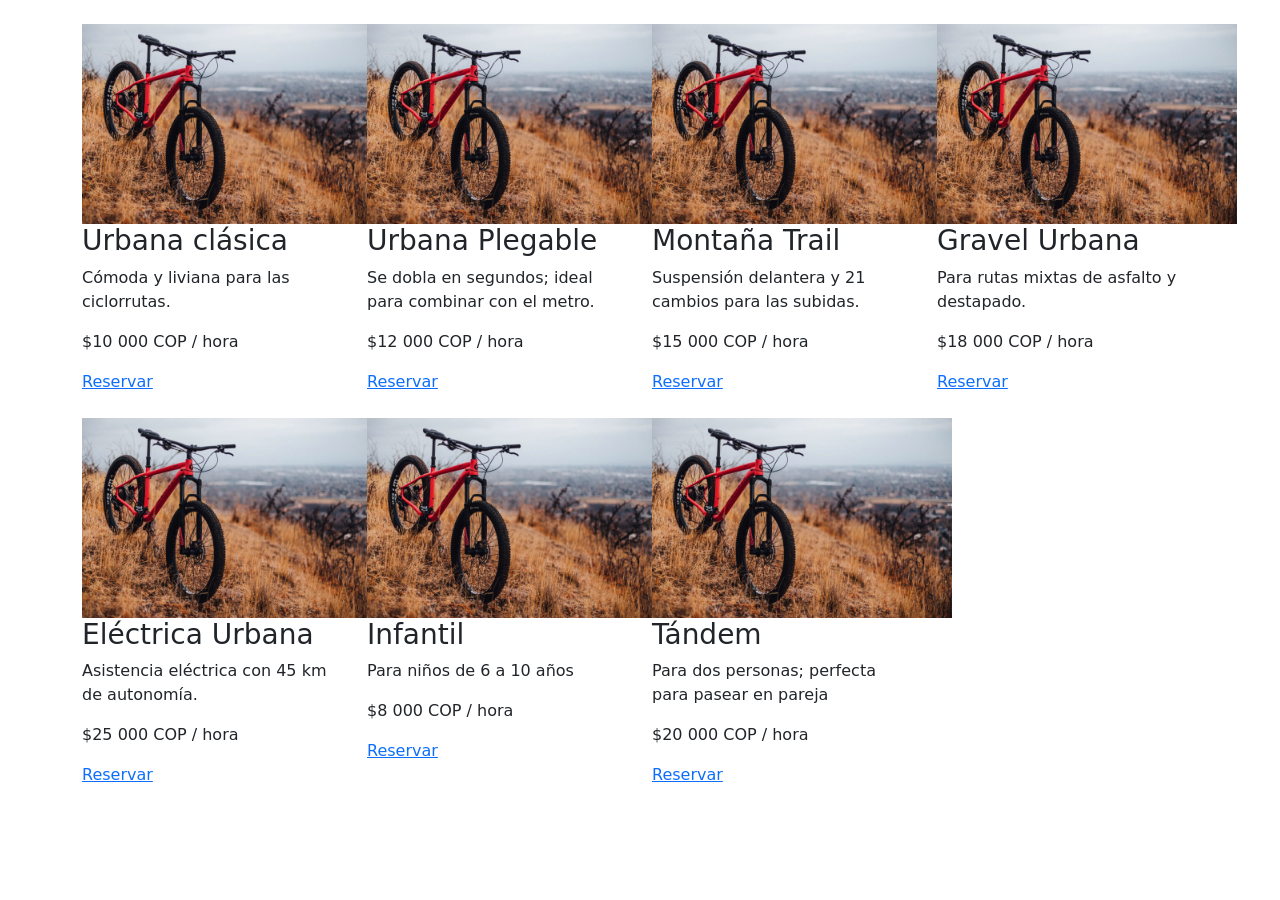
==== bootstrap/catalogo-bootstrap.html @ 57240926 "Semana 2-Dia 2-Minireto 4" ====
<!DOCTYPE html>
<html lang="es">
<head>
    <meta charset="UTF-8">
    <meta name="viewport" content="width=device-width, initial-scale=1.0">
    <title>Prueba Flota - Bootstrap 5</title>

    <!-- 1. Estilos de Bootstrap 5.3 desde CDN (Servidor oficial de internet) -->
    <link href="https://cdn.jsdelivr.net/npm/bootstrap@5.3.3/dist/css/bootstrap.min.css" rel="stylesheet" integrity="sha384-QWTKZyjpPEjISv5WaRU9OFeRpok6YctnYmDr5pNlyT2bRjXh0JMhjY6hW+ALEwIH" crossorigin="anonymous">
</head>
<body>

    <main class="py-4">
        <div class="container">

        <div class="row g-4">

            <!--Modelo 1-->
            <div class="col-12 col-sm-6 col-lg-4 col-xl-3">
                    <img src="../img/bici-tradicional.avif" alt="Bicicleta urbana clásica" width="300" height="200">
                    <h3>Urbana clásica</h3>
                    <p>Cómoda y liviana para las ciclorrutas.</p>
                    <p class="precio">$10 000 COP / hora</p>
                    <a href="paginas/reservas.html" class="btn-cta">Reservar</a>
            </div>

            <!--Modelo 2-->
            <div class="col-12 col-sm-6 col-lg-4 col-xl-3">
                    <img src="../img/bici-tradicional.avif" alt="Bicicleta urbana clásica" width="300" height="200">
                    <h3>Urbana Plegable</h3>
                    <p>Se dobla en segundos; ideal para combinar con el metro.</p>
                    <p class="precio">$12 000 COP / hora</p>
                    <a href="paginas/reservas.html" class="btn-cta">Reservar</a>
            </div>

            <!--Modelo 3-->
            <div class="col-12 col-sm-6 col-lg-4 col-xl-3">
                    <img src="../img/bici-tradicional.avif" alt="Bicicleta urbana clásica" width="300" height="200">
                    <h3>Montaña Trail</h3>
                    <p>Suspensión delantera y 21 cambios para las subidas.</p> 
                    <p class="precio">$15 000 COP / hora</p>
                    <a href="paginas/reservas.html" class="btn-cta">Reservar</a>
            </div>

            <!--Modelo 4-->
            <div class="col-12 col-sm-6 col-lg-4 col-xl-3">
                    <img src="../img/bici-tradicional.avif" alt="Bicicleta urbana clásica" width="300" height="200">
                    <h3>Gravel Urbana</h3>
                    <p>Para rutas mixtas de asfalto y destapado.</p>
                    <p class="precio">$18 000 COP / hora</p>
                    <a href="paginas/reservas.html" class="btn-cta">Reservar</a>
            </div>

            <!--Modelo 5-->
            <div class="col-12 col-sm-6 col-lg-4 col-xl-3">
                    <img src="../img/bici-tradicional.avif" alt="Bicicleta urbana clásica" width="300" height="200">
                    <h3>Eléctrica Urbana</h3>
                    <p>Asistencia eléctrica con 45 km de autonomía.</p>
                    <p class="precio">$25 000 COP / hora</p>
                    <a href="paginas/reservas.html" class="btn-cta">Reservar</a>
            </div>

            <!--Modelo 6-->
            <div class="col-12 col-sm-6 col-lg-4 col-xl-3">
                    <img src="../img/bici-tradicional.avif" alt="Bicicleta urbana clásica" width="300" height="200">
                    <h3>Infantil</h3>
                    <p>Para niños de 6 a 10 años</p>
                    <p class="precio">$8 000 COP / hora</p>
                    <a href="paginas/reservas.html" class="btn-cta">Reservar</a>
            </div>

            <!--Modelo 7-->
            <div class="col-12 col-sm-6 col-lg-4 col-xl-3">
                    <img src="../img/bici-tradicional.avif" alt="Bicicleta urbana clásica" width="300" height="200">
                    <h3>Tándem</h3>
                    <p>Para dos personas; perfecta para pasear en pareja</p>
                    <p class="precio">$20 000 COP / hora</p>
                    <a href="paginas/reservas.html" class="btn-cta">Reservar</a>
            </div>
        </div>
        </div>
    </main>

    <!-- 2. Scripts/JavaScript de Bootstrap (Necesario para componentes interactivos) -->
    <script src="https://cdn.jsdelivr.net/npm/bootstrap@5.3.3/dist/js/bootstrap.bundle.min.js" integrity="sha384-YvpcrYf0tY3lHB60NNkmXc5s9fDVZLESaAA55NDzOxhy9GkcIdslK1eN7N6jIeHz" crossorigin="anonymous"></script>
</body>
</html>
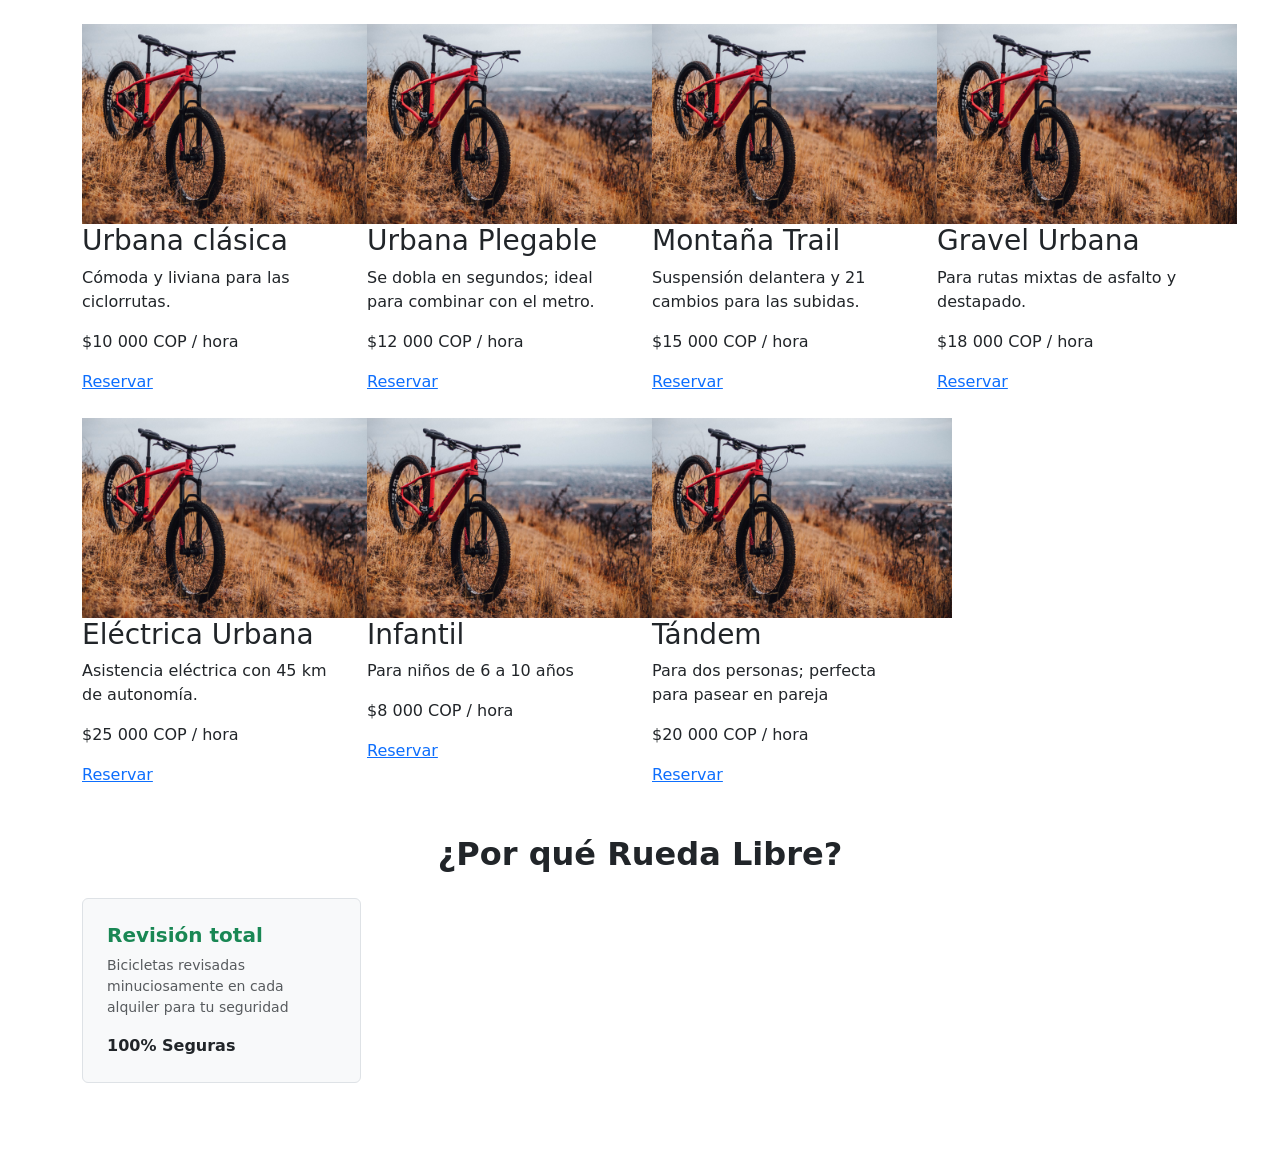
==== commit 7c115189: "Semana 2-Dia 2- Minireto 5" ====
--- a/bootstrap/catalogo-bootstrap.html
+++ b/bootstrap/catalogo-bootstrap.html
@@ -79,6 +79,26 @@
             </div>
         </div>
         </div>
+
+    <!--SECCION: Por que rueda libre?-->
+        <section class="container my-5">
+            <h2 class="text-center fw-bold mb-5 text-dark">¿Por qué Rueda Libre?</h2>
+        <div class="row g-4"></div>
+
+            <!-- Beneficio 1 -->   
+            <div class="col-12 col-sm-6 col-lg-3">
+                <div class="p-4 border rounded bg-light h-100">
+                    <h3 class="fs-5 fw-bold text-success mb-2">Revisión total</h3>
+                    <p class="text-muted small mb-3">Bicicletas revisadas minuciosamente en cada alquiler para tu seguridad</p>
+                    <span class="fw-bold text-dark">100% Seguras</span>
+                    </div>
+                </div>
+            
+            </div>
+        
+        </div>
+
+        </section>
     </main>
 
     <!-- 2. Scripts/JavaScript de Bootstrap (Necesario para componentes interactivos) -->
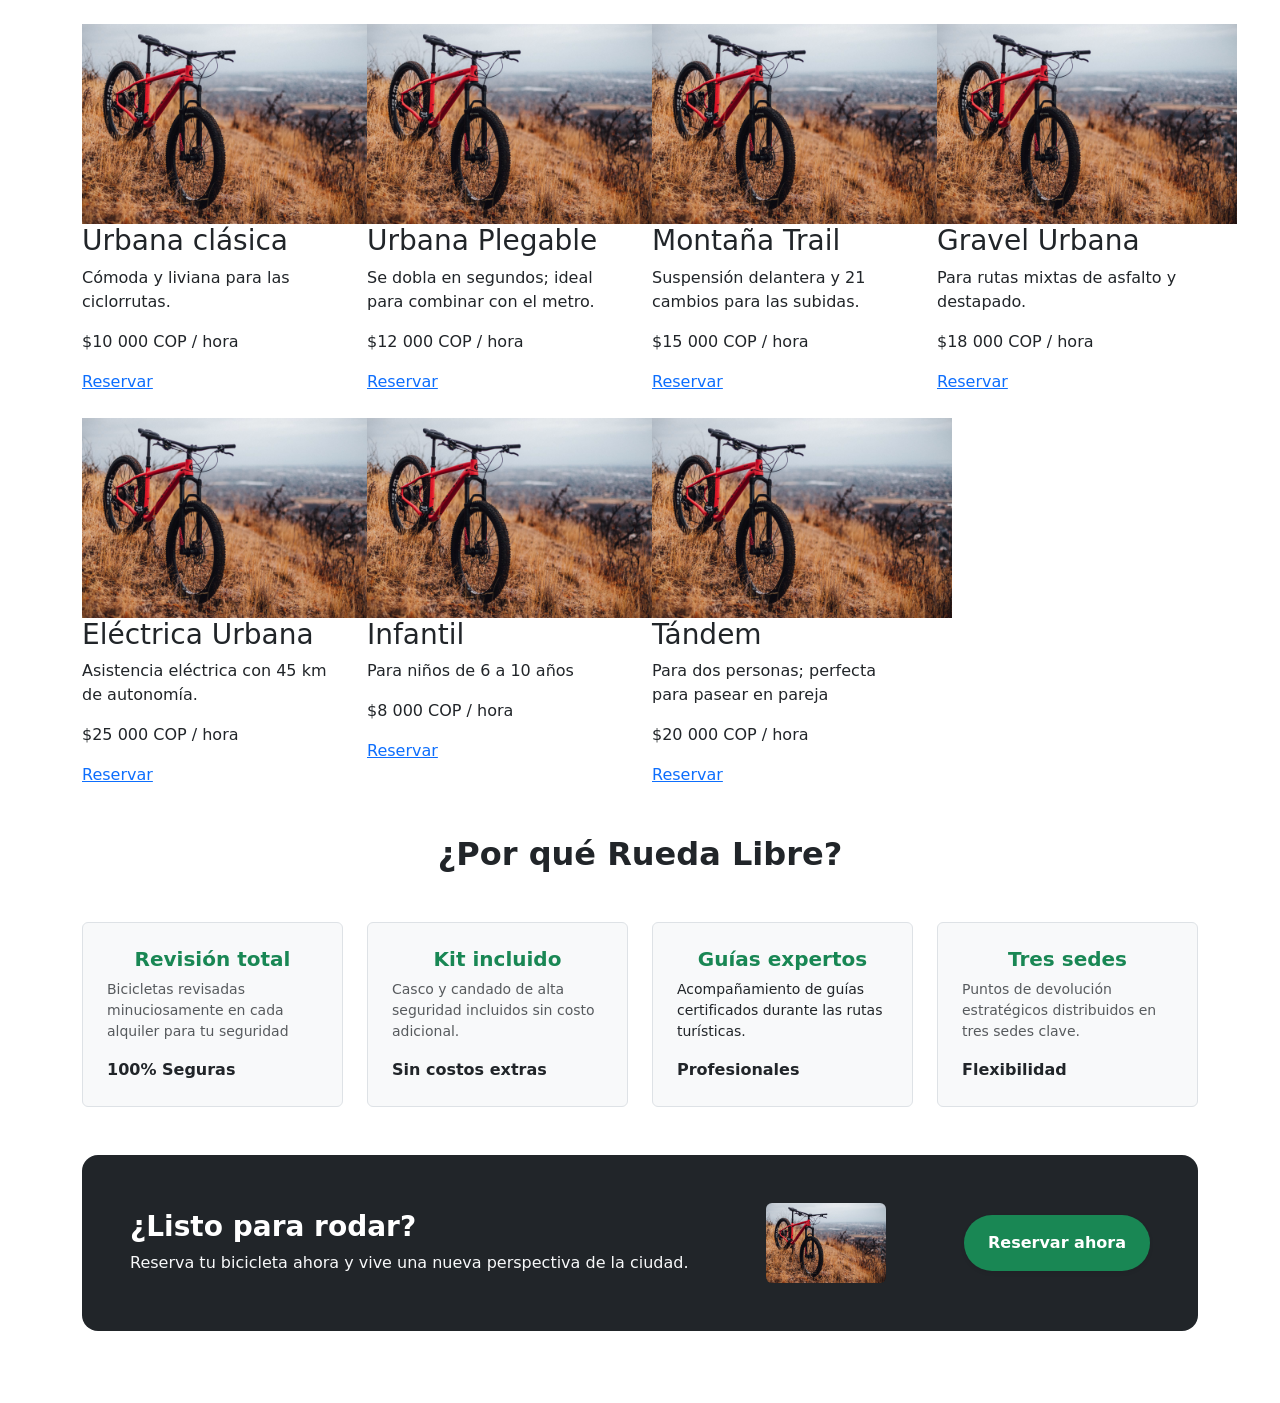
==== commit 201d3ab1: "Semana 2-Dia 2-Minireto 6" ====
--- a/bootstrap/catalogo-bootstrap.html
+++ b/bootstrap/catalogo-bootstrap.html
@@ -14,7 +14,6 @@
         <div class="container">
 
         <div class="row g-4">
-
             <!--Modelo 1-->
             <div class="col-12 col-sm-6 col-lg-4 col-xl-3">
                     <img src="../img/bici-tradicional.avif" alt="Bicicleta urbana clásica" width="300" height="200">
@@ -79,26 +78,75 @@
             </div>
         </div>
         </div>
+        </div>
 
     <!--SECCION: Por que rueda libre?-->
         <section class="container my-5">
             <h2 class="text-center fw-bold mb-5 text-dark">¿Por qué Rueda Libre?</h2>
-        <div class="row g-4"></div>
+        <div class="row g-4">
 
             <!-- Beneficio 1 -->   
             <div class="col-12 col-sm-6 col-lg-3">
                 <div class="p-4 border rounded bg-light h-100">
-                    <h3 class="fs-5 fw-bold text-success mb-2">Revisión total</h3>
+                    <h3 class="text-center fs-5 fw-bold text-success mb-2">Revisión total</h3>
                     <p class="text-muted small mb-3">Bicicletas revisadas minuciosamente en cada alquiler para tu seguridad</p>
                     <span class="fw-bold text-dark">100% Seguras</span>
-                    </div>
                 </div>
-            
             </div>
         
+             <!-- Beneficio 2 -->
+              <div class="col-12 col-sm-6 col-lg-3">
+                <div class="p-4 border rounded bg-light h-100">
+                    <h3 class="text-center fs-5 fw-bold text-success mb-2">Kit incluido</h3>
+                    <p class="text-muted small mb-3">Casco y candado de alta seguridad incluidos sin costo adicional.</p>
+                    <span class="fw-bold text-dark">Sin costos extras</span>
+                </div>
+              </div>
+
+            <!-- Beneficio 3 -->
+             <div class="col-12 col-sm-6 col-lg-3">
+                <div class="p-4 border rounded bg-light h-100">
+                    <h3 class="text-center fs-5 fw-bold text-success mb-2">Guías expertos</h3>
+                    <p class="text muted small mb-3">Acompañamiento de guías certificados durante las rutas turísticas.</p>
+                    <span class="fw-bold text-dark">Profesionales</span>
+                </div>
+             </div>
+            <!-- Beneficio 4 -->
+            <div class="col-12 col-sm-6 col-lg-3">
+                <div class="p-4 border rounded bg-light h-100">
+                <h3 class="text-center fs-5 fw-bold text-success mb-2">Tres sedes</h3>
+                <p class="text-muted small mb-3">Puntos de devolución estratégicos distribuidos en tres sedes clave.</p>
+                <span class="fw-bold text-dark">Flexibilidad</span>
+                </div>
+            </div>
+        </div>
+        </section>
+
+        <!-- FRANJA: ¿Listo para rodar? -->
+<section class="container mb-5">
+    <div class="bg-dark text-white p-4 p-md-5 rounded-4 d-flex flex-column flex-md-row justify-content-between align-items-center gap-4">
+        
+        <!-- Parte 1: El texto principal -->
+        <div>
+            <h3 class="fs-3 fw-bold mb-2">¿Listo para rodar?</h3>
+            <p class="text-light m-0">Reserva tu bicicleta ahora y vive una nueva perspectiva de la ciudad.</p>
         </div>
 
-        </section>
+        <!-- Parte 2: La imagen decorativa -->
+        <div>
+            <img src="../img/bici-tradicional.avif" alt="Ciclista decorativo" class="d-none d-md-block rounded" style="width: 120px; height: auto;">
+        </div>
+
+        <!-- Parte 3: El enlace con estilo de botón -->
+        <div>
+            <a href="../paginas/reservas.html" class="bg-success text-white text-decoration-none fw-bold px-4 py-3 rounded-pill d-inline-block shadow-sm">
+                Reservar ahora
+            </a>
+        </div>
+
+    </div>
+</section>
+
     </main>
 
     <!-- 2. Scripts/JavaScript de Bootstrap (Necesario para componentes interactivos) -->
